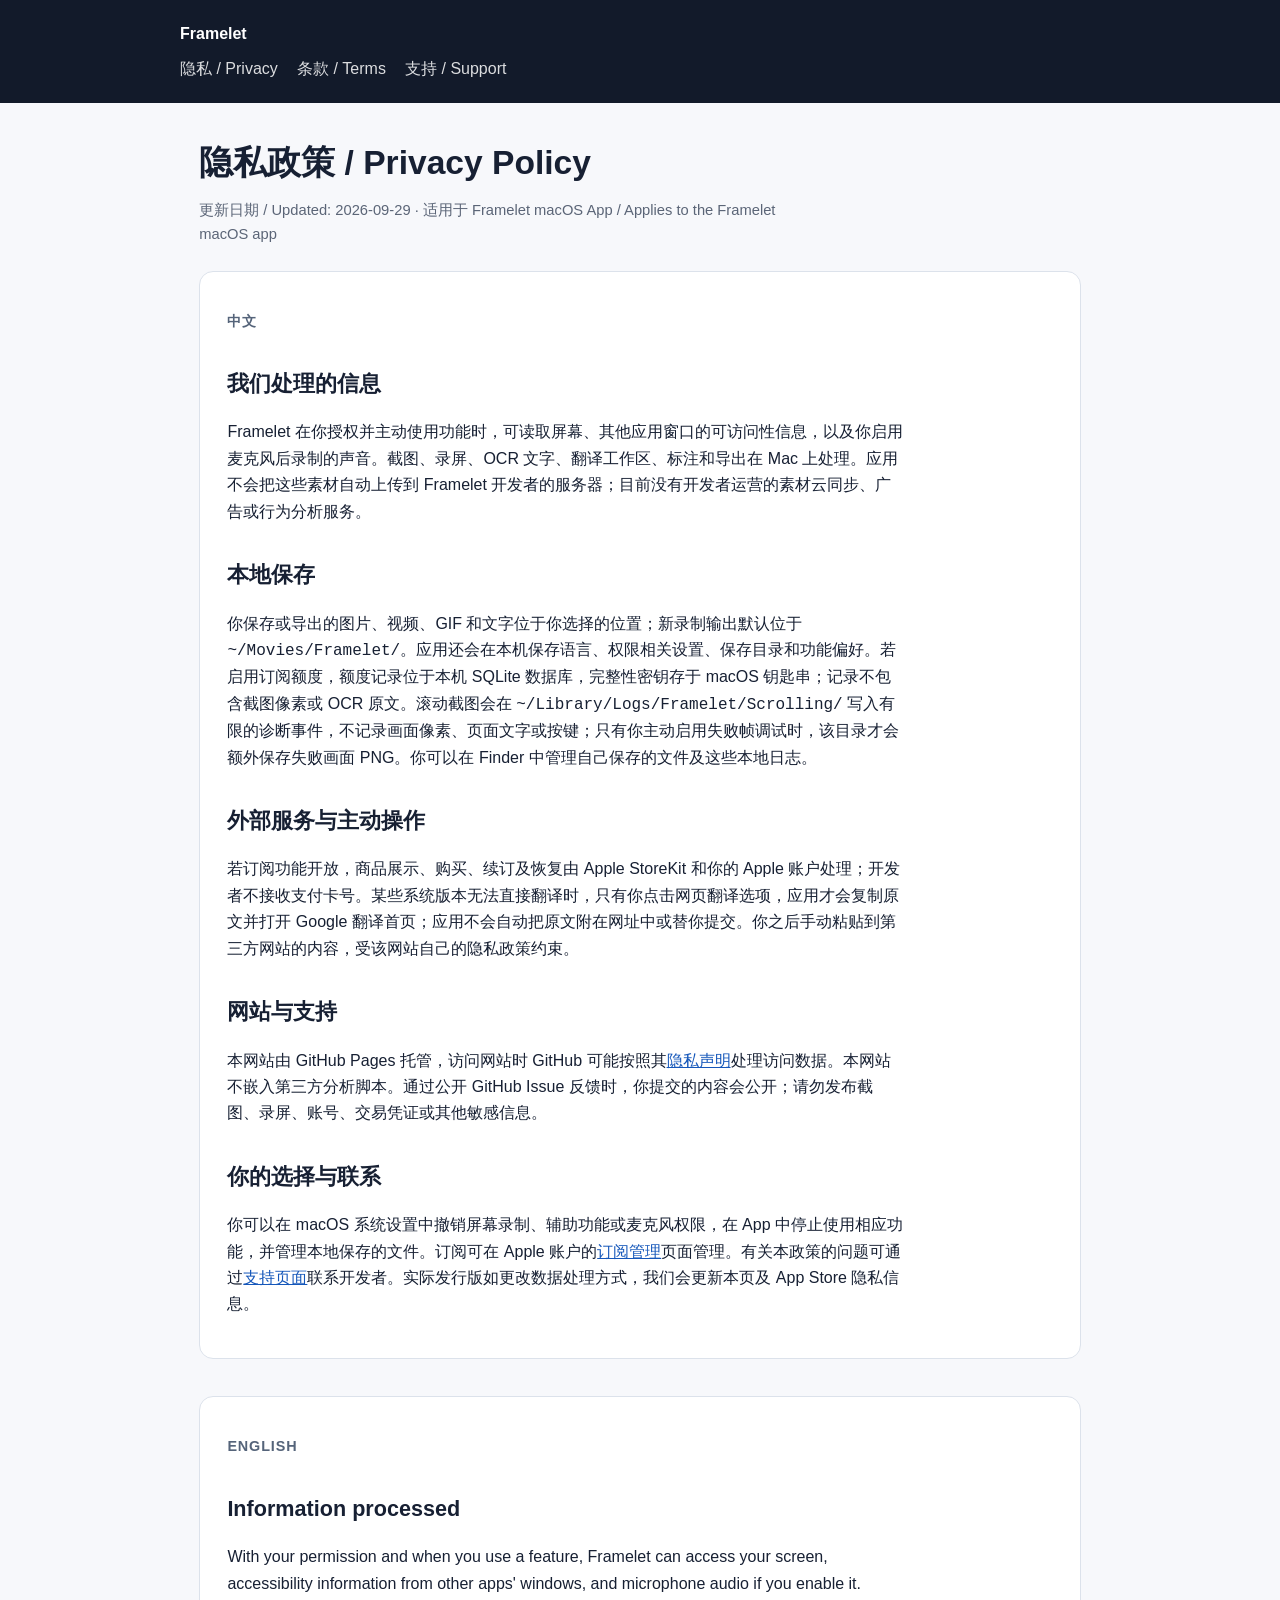
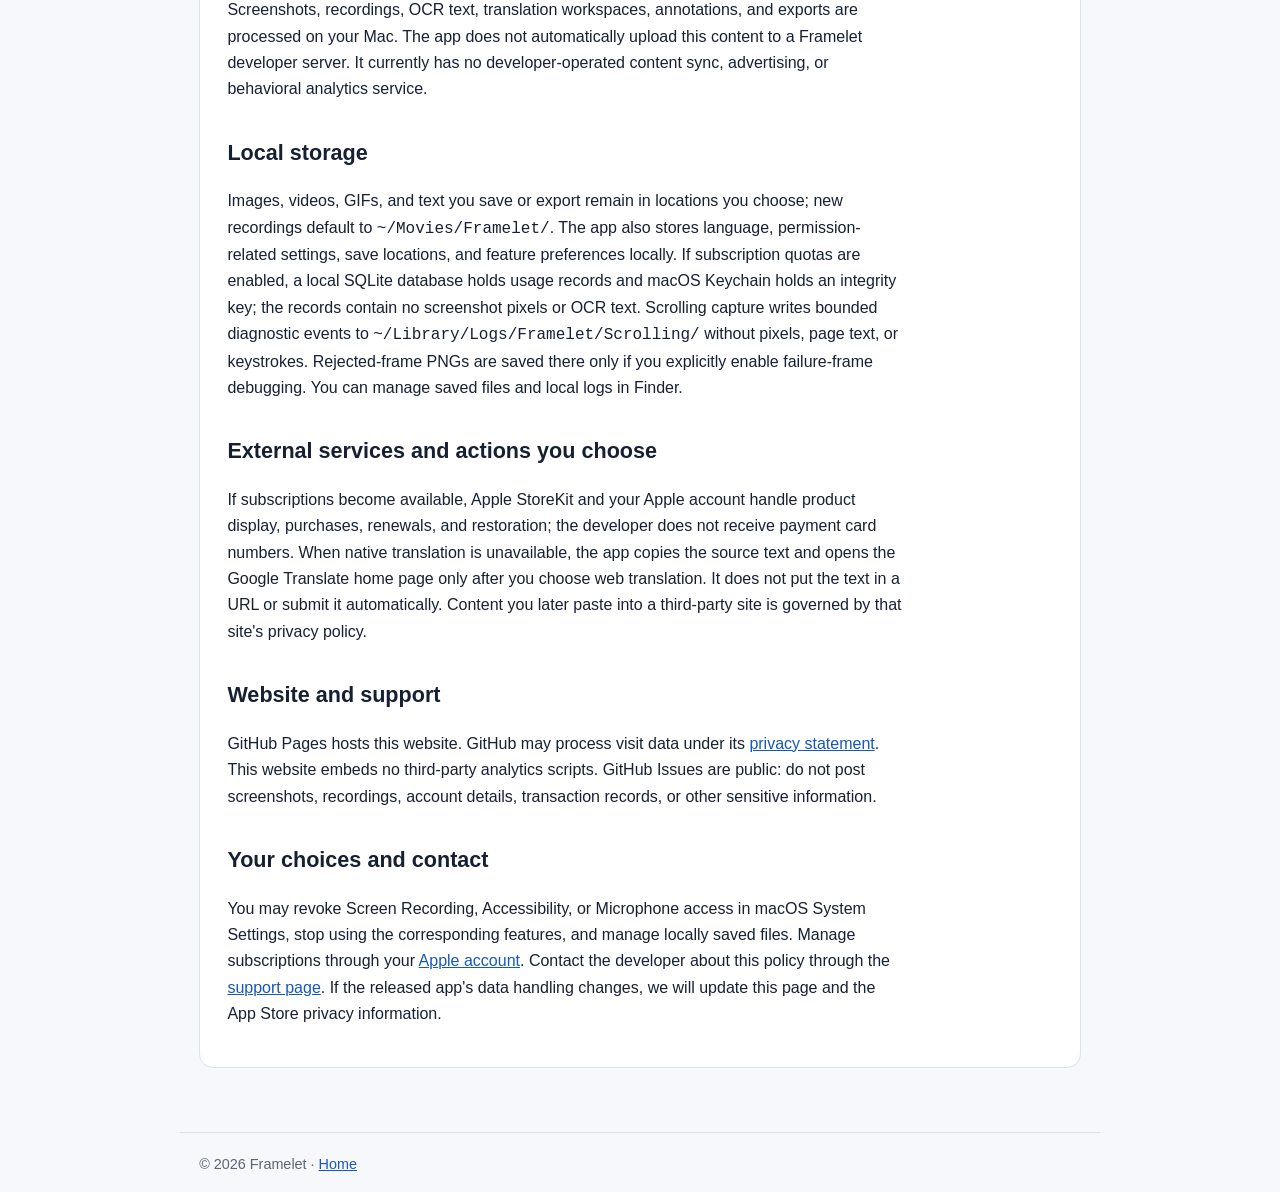
==== privacy.html @ 6f987c16 "Publish Framelet privacy, terms and support site" ====
<!doctype html><html lang="zh-Hans"><head><meta charset="utf-8"><meta name="viewport" content="width=device-width,initial-scale=1"><meta name="description" content="Framelet 隐私政策 / Framelet Privacy Policy"><title>隐私政策 / Privacy Policy · Framelet</title><link rel="stylesheet" href="style.css"></head><body><header><strong><a href="./">Framelet</a></strong><nav><a href="privacy.html">隐私 / Privacy</a><a href="terms.html">条款 / Terms</a><a href="support.html">支持 / Support</a></nav></header><main><h1>隐私政策 / Privacy Policy</h1><p class="eyebrow">更新日期 / Updated: 2026-09-29 · 适用于 Framelet macOS App / Applies to the Framelet macOS app</p><section><p class="lang">中文</p><h2>我们处理的信息</h2><p>Framelet 在你授权并主动使用功能时，可读取屏幕、其他应用窗口的可访问性信息，以及你启用麦克风后录制的声音。截图、录屏、OCR 文字、翻译工作区、标注和导出在 Mac 上处理。应用不会把这些素材自动上传到 Framelet 开发者的服务器；目前没有开发者运营的素材云同步、广告或行为分析服务。</p><h2>本地保存</h2><p>你保存或导出的图片、视频、GIF 和文字位于你选择的位置；新录制输出默认位于 <code>~/Movies/Framelet/</code>。应用还会在本机保存语言、权限相关设置、保存目录和功能偏好。若启用订阅额度，额度记录位于本机 SQLite 数据库，完整性密钥存于 macOS 钥匙串；记录不包含截图像素或 OCR 原文。滚动截图会在 <code>~/Library/Logs/Framelet/Scrolling/</code> 写入有限的诊断事件，不记录画面像素、页面文字或按键；只有你主动启用失败帧调试时，该目录才会额外保存失败画面 PNG。你可以在 Finder 中管理自己保存的文件及这些本地日志。</p><h2>外部服务与主动操作</h2><p>若订阅功能开放，商品展示、购买、续订及恢复由 Apple StoreKit 和你的 Apple 账户处理；开发者不接收支付卡号。某些系统版本无法直接翻译时，只有你点击网页翻译选项，应用才会复制原文并打开 Google 翻译首页；应用不会自动把原文附在网址中或替你提交。你之后手动粘贴到第三方网站的内容，受该网站自己的隐私政策约束。</p><h2>网站与支持</h2><p>本网站由 GitHub Pages 托管，访问网站时 GitHub 可能按照其<a href="https://docs.github.com/en/site-policy/privacy-policies/github-general-privacy-statement">隐私声明</a>处理访问数据。本网站不嵌入第三方分析脚本。通过公开 GitHub Issue 反馈时，你提交的内容会公开；请勿发布截图、录屏、账号、交易凭证或其他敏感信息。</p><h2>你的选择与联系</h2><p>你可以在 macOS 系统设置中撤销屏幕录制、辅助功能或麦克风权限，在 App 中停止使用相应功能，并管理本地保存的文件。订阅可在 Apple 账户的<a href="https://apps.apple.com/account/subscriptions">订阅管理</a>页面管理。有关本政策的问题可通过<a href="support.html">支持页面</a>联系开发者。实际发行版如更改数据处理方式，我们会更新本页及 App Store 隐私信息。</p></section><section id="english" lang="en"><p class="lang">English</p><h2>Information processed</h2><p>With your permission and when you use a feature, Framelet can access your screen, accessibility information from other apps' windows, and microphone audio if you enable it. Screenshots, recordings, OCR text, translation workspaces, annotations, and exports are processed on your Mac. The app does not automatically upload this content to a Framelet developer server. It currently has no developer-operated content sync, advertising, or behavioral analytics service.</p><h2>Local storage</h2><p>Images, videos, GIFs, and text you save or export remain in locations you choose; new recordings default to <code>~/Movies/Framelet/</code>. The app also stores language, permission-related settings, save locations, and feature preferences locally. If subscription quotas are enabled, a local SQLite database holds usage records and macOS Keychain holds an integrity key; the records contain no screenshot pixels or OCR text. Scrolling capture writes bounded diagnostic events to <code>~/Library/Logs/Framelet/Scrolling/</code> without pixels, page text, or keystrokes. Rejected-frame PNGs are saved there only if you explicitly enable failure-frame debugging. You can manage saved files and local logs in Finder.</p><h2>External services and actions you choose</h2><p>If subscriptions become available, Apple StoreKit and your Apple account handle product display, purchases, renewals, and restoration; the developer does not receive payment card numbers. When native translation is unavailable, the app copies the source text and opens the Google Translate home page only after you choose web translation. It does not put the text in a URL or submit it automatically. Content you later paste into a third-party site is governed by that site's privacy policy.</p><h2>Website and support</h2><p>GitHub Pages hosts this website. GitHub may process visit data under its <a href="https://docs.github.com/en/site-policy/privacy-policies/github-general-privacy-statement">privacy statement</a>. This website embeds no third-party analytics scripts. GitHub Issues are public: do not post screenshots, recordings, account details, transaction records, or other sensitive information.</p><h2>Your choices and contact</h2><p>You may revoke Screen Recording, Accessibility, or Microphone access in macOS System Settings, stop using the corresponding features, and manage locally saved files. Manage subscriptions through your <a href="https://apps.apple.com/account/subscriptions">Apple account</a>. Contact the developer about this policy through the <a href="support.html#english">support page</a>. If the released app's data handling changes, we will update this page and the App Store privacy information.</p></section></main><footer>© 2026 Framelet · <a href="./">Home</a></footer></body></html>
---- style.css ----
:root{color-scheme:light dark;font:16px/1.65 -apple-system,BlinkMacSystemFont,"Segoe UI",sans-serif;background:#f7f8fb;color:#172033}*{box-sizing:border-box}body{margin:0}header{background:#121a2a;color:#fff;padding:1.3rem max(1.2rem,calc((100vw - 920px)/2))}header a{color:#fff;text-decoration:none}nav{display:flex;gap:1.2rem;flex-wrap:wrap;margin-top:.55rem}nav a{opacity:.85}nav a:hover{opacity:1;text-decoration:underline}main{max-width:920px;margin:0 auto;padding:2.5rem 1.2rem 4rem}h1{font-size:2.1rem;line-height:1.2;margin:0 0 .4rem}h2{font-size:1.35rem;margin-top:2rem}p,li{max-width:76ch}a{color:#1557ba}section{background:#fff;border:1px solid #dce2eb;border-radius:14px;padding:1.5rem 1.7rem;margin-top:1.5rem}section+section{margin-top:2.3rem}.eyebrow{color:#5b6577;font-size:.92rem}.notice{border-left:4px solid #3581ee;padding:.7rem 1rem;background:#eaf2ff;border-radius:4px}.lang{font-size:.9rem;font-weight:700;letter-spacing:.06em;text-transform:uppercase;color:#55647a}footer{border-top:1px solid #dce2eb;max-width:920px;margin:0 auto;padding:1.2rem;color:#5b6577;font-size:.9rem}@media(prefers-color-scheme:dark){:root{background:#0c1220;color:#e8edf5}section{background:#161f30;border-color:#354054}.eyebrow,footer,.lang{color:#aebbd0}.notice{background:#122849}a{color:#82b4ff}footer{border-color:#354054}}@media(max-width:550px){section{padding:1.1rem}main{padding-top:1.8rem}}
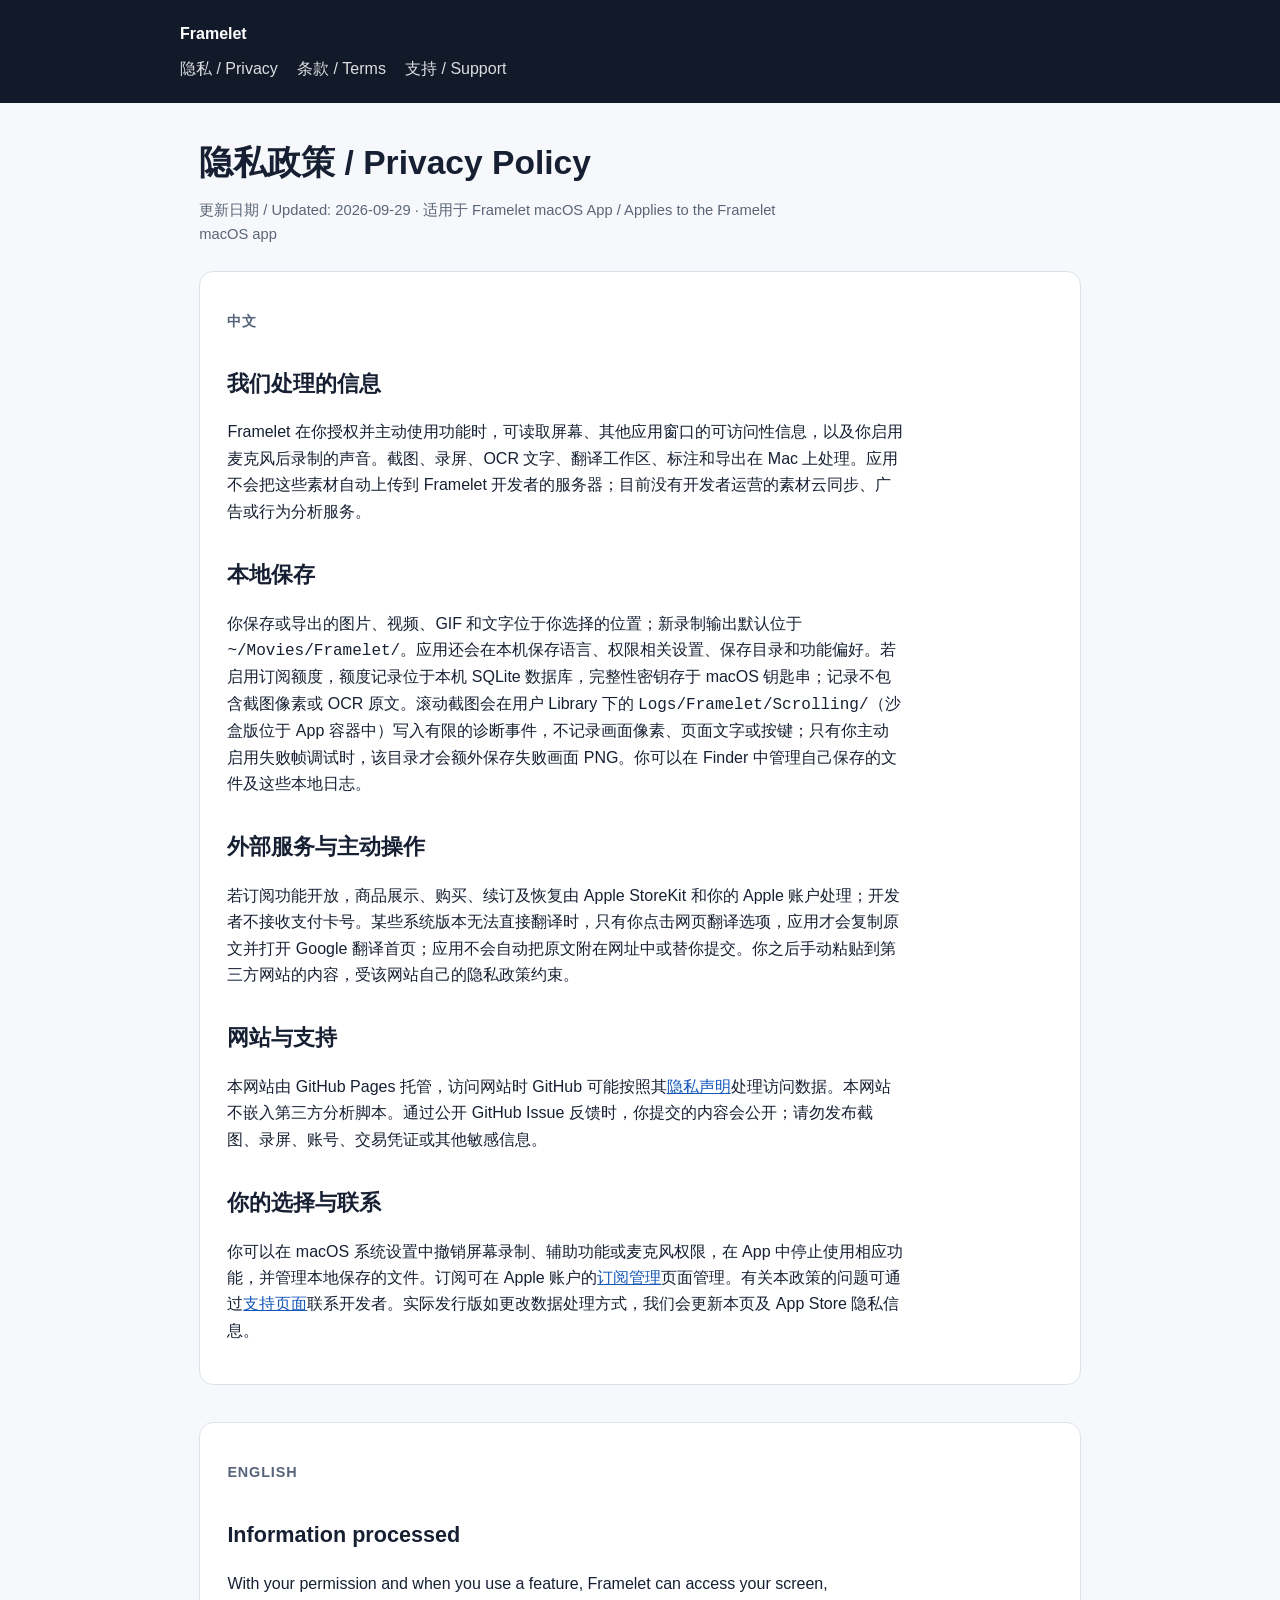
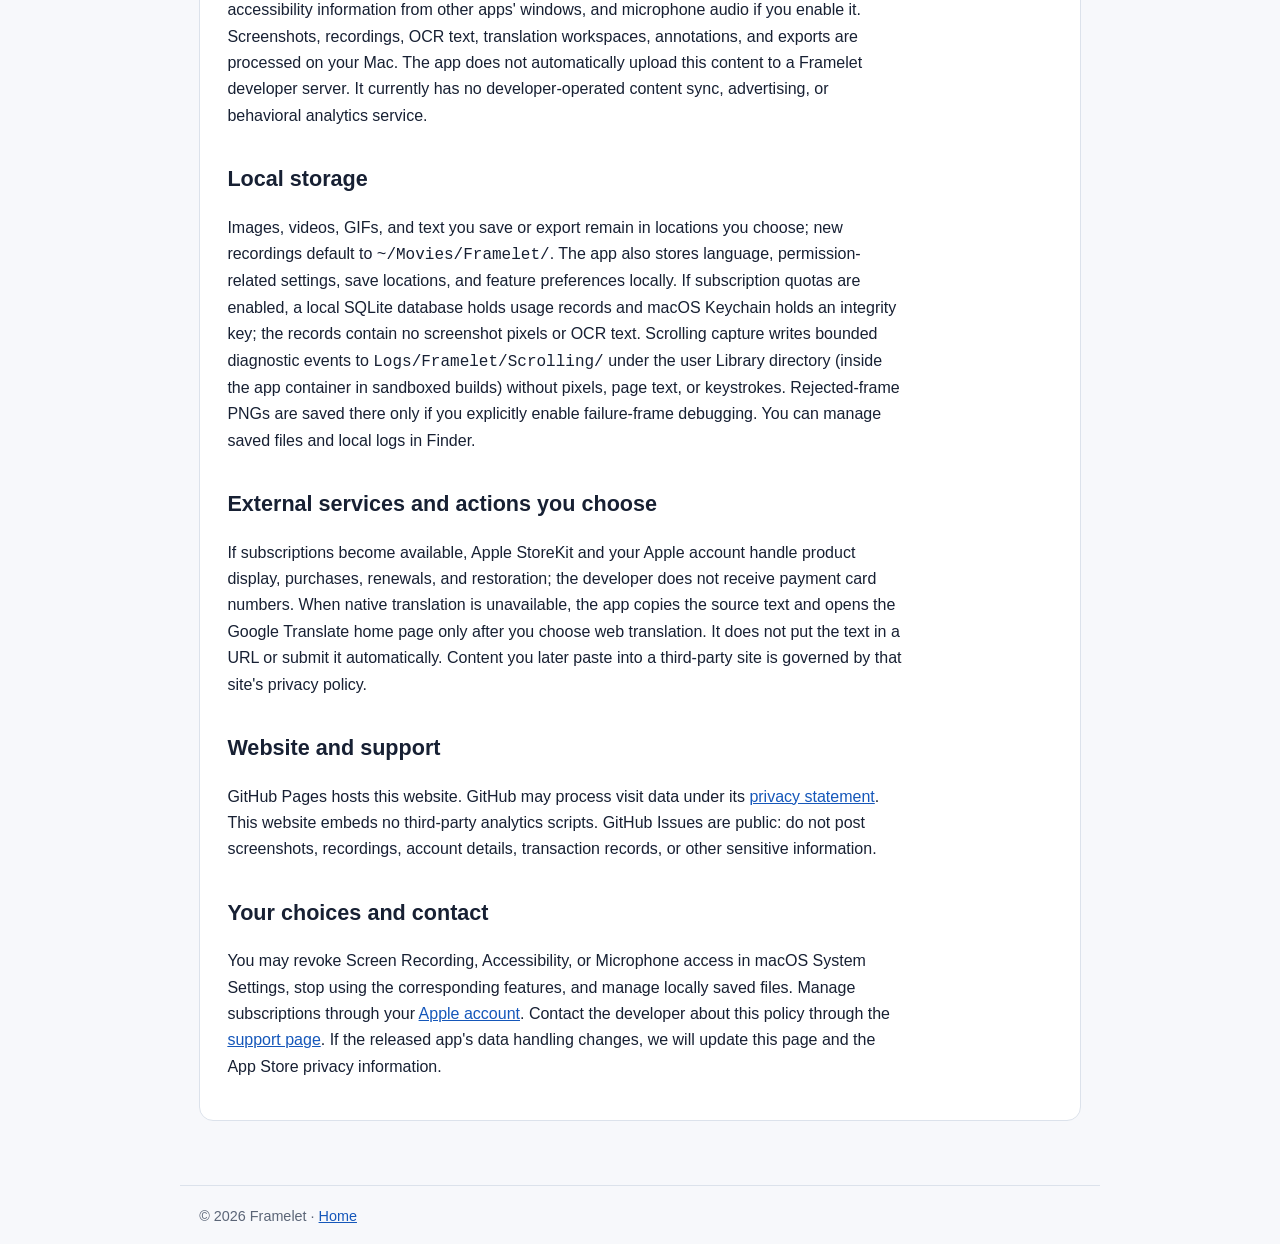
==== commit 2764f577: "Clarify sandboxed diagnostic log location" ====
--- a/privacy.html
+++ b/privacy.html
@@ -1 +1 @@
-<!doctype html><html lang="zh-Hans"><head><meta charset="utf-8"><meta name="viewport" content="width=device-width,initial-scale=1"><meta name="description" content="Framelet 隐私政策 / Framelet Privacy Policy"><title>隐私政策 / Privacy Policy · Framelet</title><link rel="stylesheet" href="style.css"></head><body><header><strong><a href="./">Framelet</a></strong><nav><a href="privacy.html">隐私 / Privacy</a><a href="terms.html">条款 / Terms</a><a href="support.html">支持 / Support</a></nav></header><main><h1>隐私政策 / Privacy Policy</h1><p class="eyebrow">更新日期 / Updated: 2026-09-29 · 适用于 Framelet macOS App / Applies to the Framelet macOS app</p><section><p class="lang">中文</p><h2>我们处理的信息</h2><p>Framelet 在你授权并主动使用功能时，可读取屏幕、其他应用窗口的可访问性信息，以及你启用麦克风后录制的声音。截图、录屏、OCR 文字、翻译工作区、标注和导出在 Mac 上处理。应用不会把这些素材自动上传到 Framelet 开发者的服务器；目前没有开发者运营的素材云同步、广告或行为分析服务。</p><h2>本地保存</h2><p>你保存或导出的图片、视频、GIF 和文字位于你选择的位置；新录制输出默认位于 <code>~/Movies/Framelet/</code>。应用还会在本机保存语言、权限相关设置、保存目录和功能偏好。若启用订阅额度，额度记录位于本机 SQLite 数据库，完整性密钥存于 macOS 钥匙串；记录不包含截图像素或 OCR 原文。滚动截图会在 <code>~/Library/Logs/Framelet/Scrolling/</code> 写入有限的诊断事件，不记录画面像素、页面文字或按键；只有你主动启用失败帧调试时，该目录才会额外保存失败画面 PNG。你可以在 Finder 中管理自己保存的文件及这些本地日志。</p><h2>外部服务与主动操作</h2><p>若订阅功能开放，商品展示、购买、续订及恢复由 Apple StoreKit 和你的 Apple 账户处理；开发者不接收支付卡号。某些系统版本无法直接翻译时，只有你点击网页翻译选项，应用才会复制原文并打开 Google 翻译首页；应用不会自动把原文附在网址中或替你提交。你之后手动粘贴到第三方网站的内容，受该网站自己的隐私政策约束。</p><h2>网站与支持</h2><p>本网站由 GitHub Pages 托管，访问网站时 GitHub 可能按照其<a href="https://docs.github.com/en/site-policy/privacy-policies/github-general-privacy-statement">隐私声明</a>处理访问数据。本网站不嵌入第三方分析脚本。通过公开 GitHub Issue 反馈时，你提交的内容会公开；请勿发布截图、录屏、账号、交易凭证或其他敏感信息。</p><h2>你的选择与联系</h2><p>你可以在 macOS 系统设置中撤销屏幕录制、辅助功能或麦克风权限，在 App 中停止使用相应功能，并管理本地保存的文件。订阅可在 Apple 账户的<a href="https://apps.apple.com/account/subscriptions">订阅管理</a>页面管理。有关本政策的问题可通过<a href="support.html">支持页面</a>联系开发者。实际发行版如更改数据处理方式，我们会更新本页及 App Store 隐私信息。</p></section><section id="english" lang="en"><p class="lang">English</p><h2>Information processed</h2><p>With your permission and when you use a feature, Framelet can access your screen, accessibility information from other apps' windows, and microphone audio if you enable it. Screenshots, recordings, OCR text, translation workspaces, annotations, and exports are processed on your Mac. The app does not automatically upload this content to a Framelet developer server. It currently has no developer-operated content sync, advertising, or behavioral analytics service.</p><h2>Local storage</h2><p>Images, videos, GIFs, and text you save or export remain in locations you choose; new recordings default to <code>~/Movies/Framelet/</code>. The app also stores language, permission-related settings, save locations, and feature preferences locally. If subscription quotas are enabled, a local SQLite database holds usage records and macOS Keychain holds an integrity key; the records contain no screenshot pixels or OCR text. Scrolling capture writes bounded diagnostic events to <code>~/Library/Logs/Framelet/Scrolling/</code> without pixels, page text, or keystrokes. Rejected-frame PNGs are saved there only if you explicitly enable failure-frame debugging. You can manage saved files and local logs in Finder.</p><h2>External services and actions you choose</h2><p>If subscriptions become available, Apple StoreKit and your Apple account handle product display, purchases, renewals, and restoration; the developer does not receive payment card numbers. When native translation is unavailable, the app copies the source text and opens the Google Translate home page only after you choose web translation. It does not put the text in a URL or submit it automatically. Content you later paste into a third-party site is governed by that site's privacy policy.</p><h2>Website and support</h2><p>GitHub Pages hosts this website. GitHub may process visit data under its <a href="https://docs.github.com/en/site-policy/privacy-policies/github-general-privacy-statement">privacy statement</a>. This website embeds no third-party analytics scripts. GitHub Issues are public: do not post screenshots, recordings, account details, transaction records, or other sensitive information.</p><h2>Your choices and contact</h2><p>You may revoke Screen Recording, Accessibility, or Microphone access in macOS System Settings, stop using the corresponding features, and manage locally saved files. Manage subscriptions through your <a href="https://apps.apple.com/account/subscriptions">Apple account</a>. Contact the developer about this policy through the <a href="support.html#english">support page</a>. If the released app's data handling changes, we will update this page and the App Store privacy information.</p></section></main><footer>© 2026 Framelet · <a href="./">Home</a></footer></body></html>
+<!doctype html><html lang="zh-Hans"><head><meta charset="utf-8"><meta name="viewport" content="width=device-width,initial-scale=1"><meta name="description" content="Framelet 隐私政策 / Framelet Privacy Policy"><title>隐私政策 / Privacy Policy · Framelet</title><link rel="stylesheet" href="style.css"></head><body><header><strong><a href="./">Framelet</a></strong><nav><a href="privacy.html">隐私 / Privacy</a><a href="terms.html">条款 / Terms</a><a href="support.html">支持 / Support</a></nav></header><main><h1>隐私政策 / Privacy Policy</h1><p class="eyebrow">更新日期 / Updated: 2026-09-29 · 适用于 Framelet macOS App / Applies to the Framelet macOS app</p><section><p class="lang">中文</p><h2>我们处理的信息</h2><p>Framelet 在你授权并主动使用功能时，可读取屏幕、其他应用窗口的可访问性信息，以及你启用麦克风后录制的声音。截图、录屏、OCR 文字、翻译工作区、标注和导出在 Mac 上处理。应用不会把这些素材自动上传到 Framelet 开发者的服务器；目前没有开发者运营的素材云同步、广告或行为分析服务。</p><h2>本地保存</h2><p>你保存或导出的图片、视频、GIF 和文字位于你选择的位置；新录制输出默认位于 <code>~/Movies/Framelet/</code>。应用还会在本机保存语言、权限相关设置、保存目录和功能偏好。若启用订阅额度，额度记录位于本机 SQLite 数据库，完整性密钥存于 macOS 钥匙串；记录不包含截图像素或 OCR 原文。滚动截图会在用户 Library 下的 <code>Logs/Framelet/Scrolling/</code>（沙盒版位于 App 容器中）写入有限的诊断事件，不记录画面像素、页面文字或按键；只有你主动启用失败帧调试时，该目录才会额外保存失败画面 PNG。你可以在 Finder 中管理自己保存的文件及这些本地日志。</p><h2>外部服务与主动操作</h2><p>若订阅功能开放，商品展示、购买、续订及恢复由 Apple StoreKit 和你的 Apple 账户处理；开发者不接收支付卡号。某些系统版本无法直接翻译时，只有你点击网页翻译选项，应用才会复制原文并打开 Google 翻译首页；应用不会自动把原文附在网址中或替你提交。你之后手动粘贴到第三方网站的内容，受该网站自己的隐私政策约束。</p><h2>网站与支持</h2><p>本网站由 GitHub Pages 托管，访问网站时 GitHub 可能按照其<a href="https://docs.github.com/en/site-policy/privacy-policies/github-general-privacy-statement">隐私声明</a>处理访问数据。本网站不嵌入第三方分析脚本。通过公开 GitHub Issue 反馈时，你提交的内容会公开；请勿发布截图、录屏、账号、交易凭证或其他敏感信息。</p><h2>你的选择与联系</h2><p>你可以在 macOS 系统设置中撤销屏幕录制、辅助功能或麦克风权限，在 App 中停止使用相应功能，并管理本地保存的文件。订阅可在 Apple 账户的<a href="https://apps.apple.com/account/subscriptions">订阅管理</a>页面管理。有关本政策的问题可通过<a href="support.html">支持页面</a>联系开发者。实际发行版如更改数据处理方式，我们会更新本页及 App Store 隐私信息。</p></section><section id="english" lang="en"><p class="lang">English</p><h2>Information processed</h2><p>With your permission and when you use a feature, Framelet can access your screen, accessibility information from other apps' windows, and microphone audio if you enable it. Screenshots, recordings, OCR text, translation workspaces, annotations, and exports are processed on your Mac. The app does not automatically upload this content to a Framelet developer server. It currently has no developer-operated content sync, advertising, or behavioral analytics service.</p><h2>Local storage</h2><p>Images, videos, GIFs, and text you save or export remain in locations you choose; new recordings default to <code>~/Movies/Framelet/</code>. The app also stores language, permission-related settings, save locations, and feature preferences locally. If subscription quotas are enabled, a local SQLite database holds usage records and macOS Keychain holds an integrity key; the records contain no screenshot pixels or OCR text. Scrolling capture writes bounded diagnostic events to <code>Logs/Framelet/Scrolling/</code> under the user Library directory (inside the app container in sandboxed builds) without pixels, page text, or keystrokes. Rejected-frame PNGs are saved there only if you explicitly enable failure-frame debugging. You can manage saved files and local logs in Finder.</p><h2>External services and actions you choose</h2><p>If subscriptions become available, Apple StoreKit and your Apple account handle product display, purchases, renewals, and restoration; the developer does not receive payment card numbers. When native translation is unavailable, the app copies the source text and opens the Google Translate home page only after you choose web translation. It does not put the text in a URL or submit it automatically. Content you later paste into a third-party site is governed by that site's privacy policy.</p><h2>Website and support</h2><p>GitHub Pages hosts this website. GitHub may process visit data under its <a href="https://docs.github.com/en/site-policy/privacy-policies/github-general-privacy-statement">privacy statement</a>. This website embeds no third-party analytics scripts. GitHub Issues are public: do not post screenshots, recordings, account details, transaction records, or other sensitive information.</p><h2>Your choices and contact</h2><p>You may revoke Screen Recording, Accessibility, or Microphone access in macOS System Settings, stop using the corresponding features, and manage locally saved files. Manage subscriptions through your <a href="https://apps.apple.com/account/subscriptions">Apple account</a>. Contact the developer about this policy through the <a href="support.html#english">support page</a>. If the released app's data handling changes, we will update this page and the App Store privacy information.</p></section></main><footer>© 2026 Framelet · <a href="./">Home</a></footer></body></html>
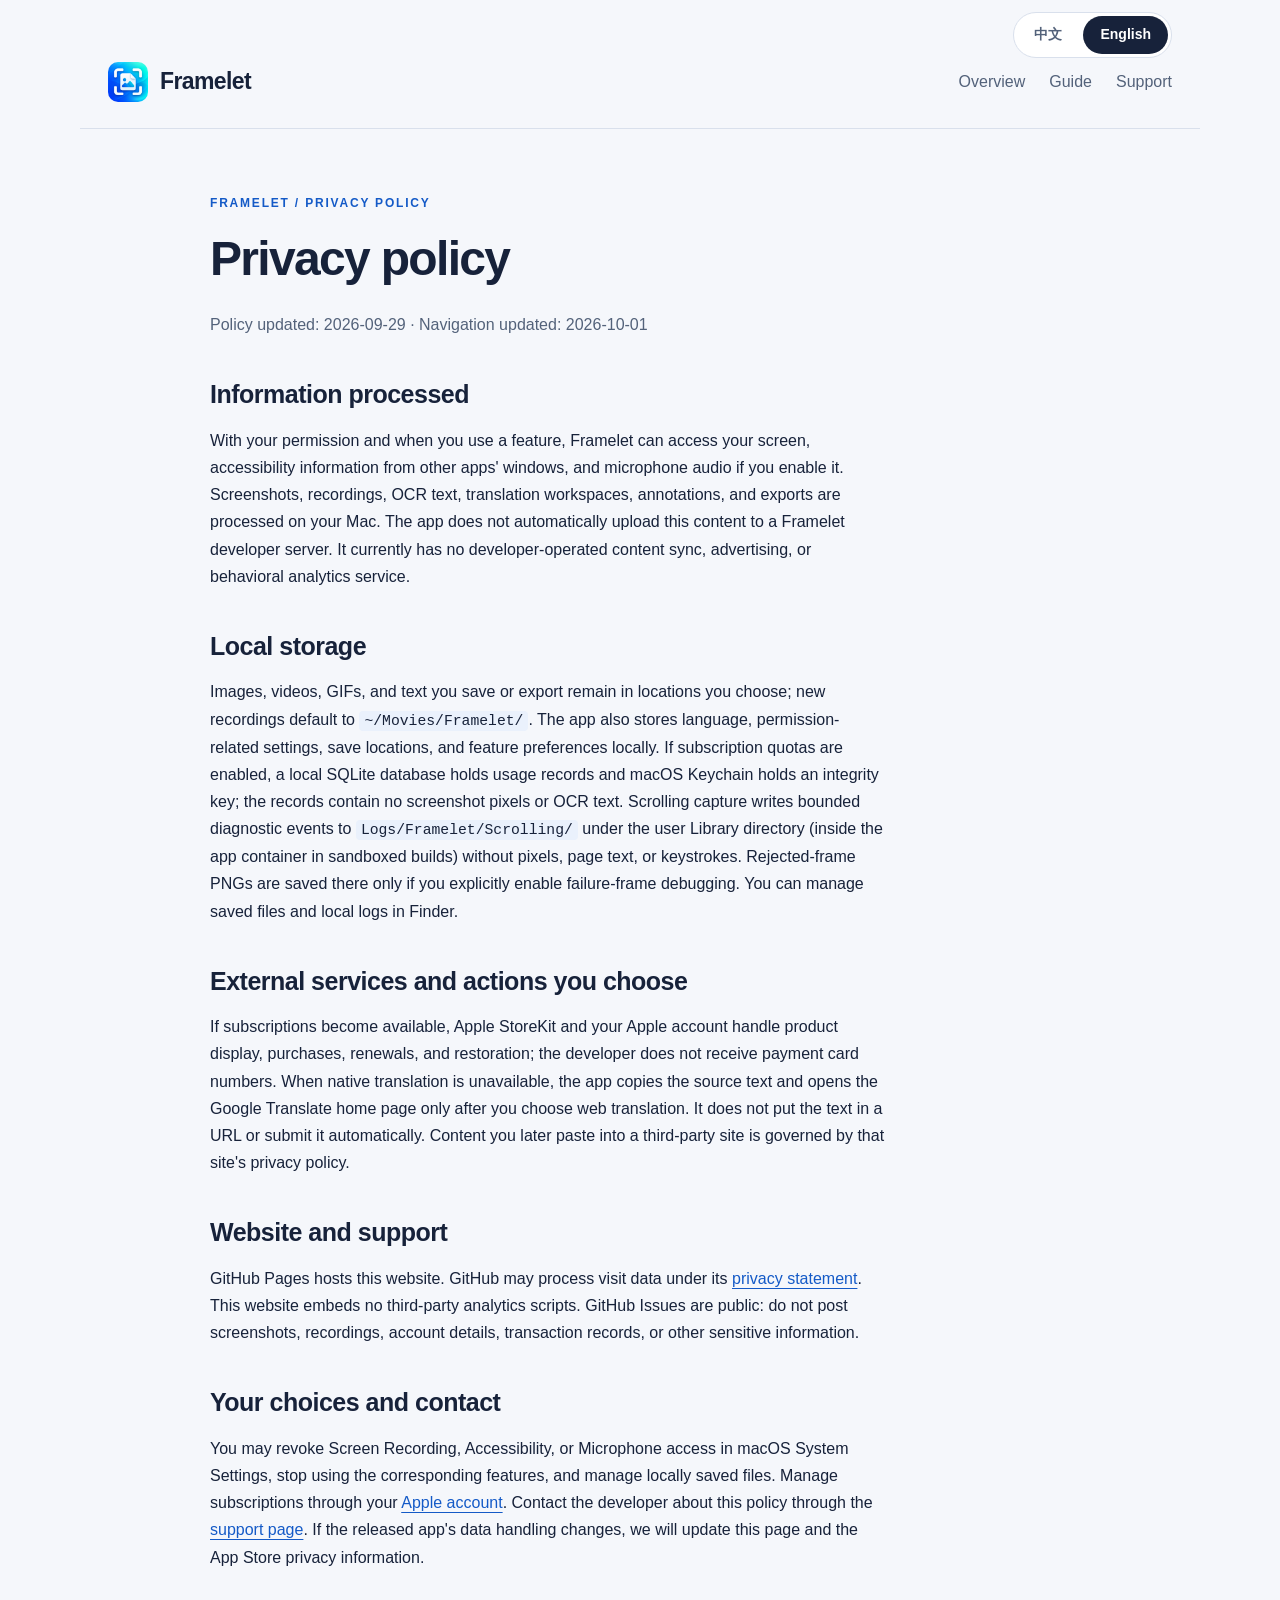
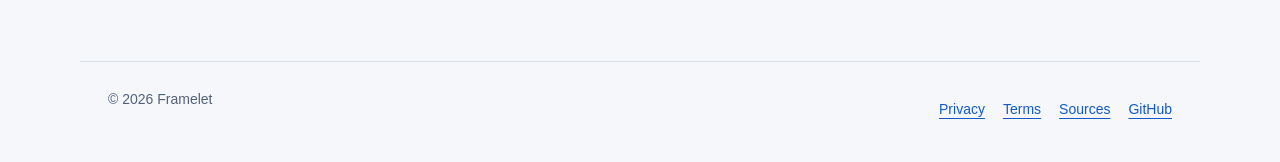
==== commit e7ed616d: "Complete bilingual product website, guide and support" ====
--- a/privacy.html
+++ b/privacy.html
@@ -1 +1,98 @@
-<!doctype html><html lang="zh-Hans"><head><meta charset="utf-8"><meta name="viewport" content="width=device-width,initial-scale=1"><meta name="description" content="Framelet 隐私政策 / Framelet Privacy Policy"><title>隐私政策 / Privacy Policy · Framelet</title><link rel="stylesheet" href="style.css"></head><body><header><strong><a href="./">Framelet</a></strong><nav><a href="privacy.html">隐私 / Privacy</a><a href="terms.html">条款 / Terms</a><a href="support.html">支持 / Support</a></nav></header><main><h1>隐私政策 / Privacy Policy</h1><p class="eyebrow">更新日期 / Updated: 2026-09-29 · 适用于 Framelet macOS App / Applies to the Framelet macOS app</p><section><p class="lang">中文</p><h2>我们处理的信息</h2><p>Framelet 在你授权并主动使用功能时，可读取屏幕、其他应用窗口的可访问性信息，以及你启用麦克风后录制的声音。截图、录屏、OCR 文字、翻译工作区、标注和导出在 Mac 上处理。应用不会把这些素材自动上传到 Framelet 开发者的服务器；目前没有开发者运营的素材云同步、广告或行为分析服务。</p><h2>本地保存</h2><p>你保存或导出的图片、视频、GIF 和文字位于你选择的位置；新录制输出默认位于 <code>~/Movies/Framelet/</code>。应用还会在本机保存语言、权限相关设置、保存目录和功能偏好。若启用订阅额度，额度记录位于本机 SQLite 数据库，完整性密钥存于 macOS 钥匙串；记录不包含截图像素或 OCR 原文。滚动截图会在用户 Library 下的 <code>Logs/Framelet/Scrolling/</code>（沙盒版位于 App 容器中）写入有限的诊断事件，不记录画面像素、页面文字或按键；只有你主动启用失败帧调试时，该目录才会额外保存失败画面 PNG。你可以在 Finder 中管理自己保存的文件及这些本地日志。</p><h2>外部服务与主动操作</h2><p>若订阅功能开放，商品展示、购买、续订及恢复由 Apple StoreKit 和你的 Apple 账户处理；开发者不接收支付卡号。某些系统版本无法直接翻译时，只有你点击网页翻译选项，应用才会复制原文并打开 Google 翻译首页；应用不会自动把原文附在网址中或替你提交。你之后手动粘贴到第三方网站的内容，受该网站自己的隐私政策约束。</p><h2>网站与支持</h2><p>本网站由 GitHub Pages 托管，访问网站时 GitHub 可能按照其<a href="https://docs.github.com/en/site-policy/privacy-policies/github-general-privacy-statement">隐私声明</a>处理访问数据。本网站不嵌入第三方分析脚本。通过公开 GitHub Issue 反馈时，你提交的内容会公开；请勿发布截图、录屏、账号、交易凭证或其他敏感信息。</p><h2>你的选择与联系</h2><p>你可以在 macOS 系统设置中撤销屏幕录制、辅助功能或麦克风权限，在 App 中停止使用相应功能，并管理本地保存的文件。订阅可在 Apple 账户的<a href="https://apps.apple.com/account/subscriptions">订阅管理</a>页面管理。有关本政策的问题可通过<a href="support.html">支持页面</a>联系开发者。实际发行版如更改数据处理方式，我们会更新本页及 App Store 隐私信息。</p></section><section id="english" lang="en"><p class="lang">English</p><h2>Information processed</h2><p>With your permission and when you use a feature, Framelet can access your screen, accessibility information from other apps' windows, and microphone audio if you enable it. Screenshots, recordings, OCR text, translation workspaces, annotations, and exports are processed on your Mac. The app does not automatically upload this content to a Framelet developer server. It currently has no developer-operated content sync, advertising, or behavioral analytics service.</p><h2>Local storage</h2><p>Images, videos, GIFs, and text you save or export remain in locations you choose; new recordings default to <code>~/Movies/Framelet/</code>. The app also stores language, permission-related settings, save locations, and feature preferences locally. If subscription quotas are enabled, a local SQLite database holds usage records and macOS Keychain holds an integrity key; the records contain no screenshot pixels or OCR text. Scrolling capture writes bounded diagnostic events to <code>Logs/Framelet/Scrolling/</code> under the user Library directory (inside the app container in sandboxed builds) without pixels, page text, or keystrokes. Rejected-frame PNGs are saved there only if you explicitly enable failure-frame debugging. You can manage saved files and local logs in Finder.</p><h2>External services and actions you choose</h2><p>If subscriptions become available, Apple StoreKit and your Apple account handle product display, purchases, renewals, and restoration; the developer does not receive payment card numbers. When native translation is unavailable, the app copies the source text and opens the Google Translate home page only after you choose web translation. It does not put the text in a URL or submit it automatically. Content you later paste into a third-party site is governed by that site's privacy policy.</p><h2>Website and support</h2><p>GitHub Pages hosts this website. GitHub may process visit data under its <a href="https://docs.github.com/en/site-policy/privacy-policies/github-general-privacy-statement">privacy statement</a>. This website embeds no third-party analytics scripts. GitHub Issues are public: do not post screenshots, recordings, account details, transaction records, or other sensitive information.</p><h2>Your choices and contact</h2><p>You may revoke Screen Recording, Accessibility, or Microphone access in macOS System Settings, stop using the corresponding features, and manage locally saved files. Manage subscriptions through your <a href="https://apps.apple.com/account/subscriptions">Apple account</a>. Contact the developer about this policy through the <a href="support.html#english">support page</a>. If the released app's data handling changes, we will update this page and the App Store privacy information.</p></section></main><footer>© 2026 Framelet · <a href="./">Home</a></footer></body></html>
+<!doctype html>
+<html lang="zh-Hans" data-title-zh="隐私政策 · Framelet" data-title-en="Privacy policy · Framelet" data-description-zh="隐私政策 · Framelet" data-description-en="Privacy policy · Framelet">
+<head>
+<meta charset="utf-8">
+<meta name="viewport" content="width=device-width,initial-scale=1">
+<meta name="description" content="隐私政策 · Framelet">
+<title>隐私政策 · Framelet</title>
+<link rel="icon" href="assets/icon.png">
+<link rel="stylesheet" href="style.css?v=3">
+<script src="language.js?v=3" defer>
+</script>
+</head>
+<body>
+<div class="language-switch" role="group" aria-label="网站语言">
+<button type="button" data-lang="zh" aria-pressed="true">中文</button>
+<button type="button" data-lang="en" aria-pressed="false">English</button>
+</div>
+<noscript>
+<p class="noscript">中文与 English 均在下方。Both languages are shown below when JavaScript is off.</p>
+</noscript>
+<div id="chinese" data-language="zh" lang="zh-Hans">
+<a class="skip" href="#main-zh">跳到正文</a>
+<header>
+<a class="brand" href="index.html?lang=zh">
+<img src="assets/icon.png" width="40" height="40" alt="">Framelet</a>
+<nav aria-label="主导航">
+<a href="index.html?lang=zh">概览</a>
+<a href="guide.html?lang=zh">使用指南</a>
+<a href="support.html?lang=zh">支持</a>
+</nav>
+</header>
+<main id="main-zh">
+<article class="document">
+<p class="eyebrow">FRAMELET / PRIVACY POLICY</p>
+<h1>隐私政策</h1>
+<p class="muted">说明更新：2026-09-29 · 导航更新：2026-10-01</p>
+<h2>我们处理的信息</h2>
+<p>Framelet 在你授权并主动使用功能时，可读取屏幕、其他应用窗口的可访问性信息，以及你启用麦克风后录制的声音。截图、录屏、OCR 文字、翻译工作区、标注和导出在 Mac 上处理。应用不会把这些素材自动上传到 Framelet 开发者的服务器；目前没有开发者运营的素材云同步、广告或行为分析服务。</p>
+<h2>本地保存</h2>
+<p>你保存或导出的图片、视频、GIF 和文字位于你选择的位置；新录制输出默认位于 <code>~/Movies/Framelet/</code>。应用还会在本机保存语言、权限相关设置、保存目录和功能偏好。若启用订阅额度，额度记录位于本机 SQLite 数据库，完整性密钥存于 macOS 钥匙串；记录不包含截图像素或 OCR 原文。滚动截图会在用户 Library 下的 <code>Logs/Framelet/Scrolling/</code>（沙盒版位于 App 容器中）写入有限的诊断事件，不记录画面像素、页面文字或按键；只有你主动启用失败帧调试时，该目录才会额外保存失败画面 PNG。你可以在 Finder 中管理自己保存的文件及这些本地日志。</p>
+<h2>外部服务与主动操作</h2>
+<p>若订阅功能开放，商品展示、购买、续订及恢复由 Apple StoreKit 和你的 Apple 账户处理；开发者不接收支付卡号。某些系统版本无法直接翻译时，只有你点击网页翻译选项，应用才会复制原文并打开 Google 翻译首页；应用不会自动把原文附在网址中或替你提交。你之后手动粘贴到第三方网站的内容，受该网站自己的隐私政策约束。</p>
+<h2>网站与支持</h2>
+<p>本网站由 GitHub Pages 托管，访问网站时 GitHub 可能按照其<a href="https://docs.github.com/en/site-policy/privacy-policies/github-general-privacy-statement">隐私声明</a>处理访问数据。本网站不嵌入第三方分析脚本。通过公开 GitHub Issue 反馈时，你提交的内容会公开；请勿发布截图、录屏、账号、交易凭证或其他敏感信息。</p>
+<h2>你的选择与联系</h2>
+<p>你可以在 macOS 系统设置中撤销屏幕录制、辅助功能或麦克风权限，在 App 中停止使用相应功能，并管理本地保存的文件。订阅可在 Apple 账户的<a href="https://apps.apple.com/account/subscriptions">订阅管理</a>页面管理。有关本政策的问题可通过<a href="support.html?lang=zh">支持页面</a>联系开发者。实际发行版如更改数据处理方式，我们会更新本页及 App Store 隐私信息。</p>
+</article>
+</main>
+<footer>
+<span>© 2026 Framelet</span>
+<nav aria-label="政策与源码">
+<a href="privacy.html?lang=zh">隐私政策</a>
+<a href="terms.html?lang=zh">使用条款</a>
+<a href="third-party-sources.html?lang=zh">第三方源码</a>
+<a href="https://github.com/lingyun000/framelet-site">GitHub</a>
+</nav>
+</footer>
+</div>
+<div id="english" data-language="en" lang="en">
+<a class="skip" href="#main-en">Skip to content</a>
+<header>
+<a class="brand" href="index.html?lang=en">
+<img src="assets/icon.png" width="40" height="40" alt="">Framelet</a>
+<nav aria-label="Main navigation">
+<a href="index.html?lang=en">Overview</a>
+<a href="guide.html?lang=en">Guide</a>
+<a href="support.html?lang=en">Support</a>
+</nav>
+</header>
+<main id="main-en">
+<article class="document">
+<p class="eyebrow">FRAMELET / PRIVACY POLICY</p>
+<h1>Privacy policy</h1>
+<p class="muted">Policy updated: 2026-09-29 · Navigation updated: 2026-10-01</p>
+<h2>Information processed</h2>
+<p>With your permission and when you use a feature, Framelet can access your screen, accessibility information from other apps' windows, and microphone audio if you enable it. Screenshots, recordings, OCR text, translation workspaces, annotations, and exports are processed on your Mac. The app does not automatically upload this content to a Framelet developer server. It currently has no developer-operated content sync, advertising, or behavioral analytics service.</p>
+<h2>Local storage</h2>
+<p>Images, videos, GIFs, and text you save or export remain in locations you choose; new recordings default to <code>~/Movies/Framelet/</code>. The app also stores language, permission-related settings, save locations, and feature preferences locally. If subscription quotas are enabled, a local SQLite database holds usage records and macOS Keychain holds an integrity key; the records contain no screenshot pixels or OCR text. Scrolling capture writes bounded diagnostic events to <code>Logs/Framelet/Scrolling/</code> under the user Library directory (inside the app container in sandboxed builds) without pixels, page text, or keystrokes. Rejected-frame PNGs are saved there only if you explicitly enable failure-frame debugging. You can manage saved files and local logs in Finder.</p>
+<h2>External services and actions you choose</h2>
+<p>If subscriptions become available, Apple StoreKit and your Apple account handle product display, purchases, renewals, and restoration; the developer does not receive payment card numbers. When native translation is unavailable, the app copies the source text and opens the Google Translate home page only after you choose web translation. It does not put the text in a URL or submit it automatically. Content you later paste into a third-party site is governed by that site's privacy policy.</p>
+<h2>Website and support</h2>
+<p>GitHub Pages hosts this website. GitHub may process visit data under its <a href="https://docs.github.com/en/site-policy/privacy-policies/github-general-privacy-statement">privacy statement</a>. This website embeds no third-party analytics scripts. GitHub Issues are public: do not post screenshots, recordings, account details, transaction records, or other sensitive information.</p>
+<h2>Your choices and contact</h2>
+<p>You may revoke Screen Recording, Accessibility, or Microphone access in macOS System Settings, stop using the corresponding features, and manage locally saved files. Manage subscriptions through your <a href="https://apps.apple.com/account/subscriptions">Apple account</a>. Contact the developer about this policy through the <a href="support.html?lang=en">support page</a>. If the released app's data handling changes, we will update this page and the App Store privacy information.</p>
+</article>
+</main>
+<footer>
+<span>© 2026 Framelet</span>
+<nav aria-label="Policies and source">
+<a href="privacy.html?lang=en">Privacy</a>
+<a href="terms.html?lang=en">Terms</a>
+<a href="third-party-sources.html?lang=en">Sources</a>
+<a href="https://github.com/lingyun000/framelet-site">GitHub</a>
+</nav>
+</footer>
+</div>
+</body>
+</html>
--- a/style.css
+++ b/style.css
@@ -1 +1,5 @@
-:root{color-scheme:light dark;font:16px/1.65 -apple-system,BlinkMacSystemFont,"Segoe UI",sans-serif;background:#f7f8fb;color:#172033}*{box-sizing:border-box}body{margin:0}header{background:#121a2a;color:#fff;padding:1.3rem max(1.2rem,calc((100vw - 920px)/2))}header a{color:#fff;text-decoration:none}nav{display:flex;gap:1.2rem;flex-wrap:wrap;margin-top:.55rem}nav a{opacity:.85}nav a:hover{opacity:1;text-decoration:underline}main{max-width:920px;margin:0 auto;padding:2.5rem 1.2rem 4rem}h1{font-size:2.1rem;line-height:1.2;margin:0 0 .4rem}h2{font-size:1.35rem;margin-top:2rem}p,li{max-width:76ch}a{color:#1557ba}section{background:#fff;border:1px solid #dce2eb;border-radius:14px;padding:1.5rem 1.7rem;margin-top:1.5rem}section+section{margin-top:2.3rem}.eyebrow{color:#5b6577;font-size:.92rem}.notice{border-left:4px solid #3581ee;padding:.7rem 1rem;background:#eaf2ff;border-radius:4px}.lang{font-size:.9rem;font-weight:700;letter-spacing:.06em;text-transform:uppercase;color:#55647a}footer{border-top:1px solid #dce2eb;max-width:920px;margin:0 auto;padding:1.2rem;color:#5b6577;font-size:.9rem}@media(prefers-color-scheme:dark){:root{background:#0c1220;color:#e8edf5}section{background:#161f30;border-color:#354054}.eyebrow,footer,.lang{color:#aebbd0}.notice{background:#122849}a{color:#82b4ff}footer{border-color:#354054}}@media(max-width:550px){section{padding:1.1rem}main{padding-top:1.8rem}}
+:root{color-scheme:light dark;--bg:#f5f7fb;--surface:#fff;--ink:#17223a;--muted:#53627a;--line:#d9e0ec;--blue:#145ac7;--soft:#eaf1fc;font:16px/1.7 -apple-system,BlinkMacSystemFont,"Segoe UI",sans-serif;background:var(--bg);color:var(--ink)}*{box-sizing:border-box}body{margin:0}a{color:var(--blue);text-underline-offset:4px}a:hover{text-decoration:underline}a:focus-visible,button:focus-visible,summary:focus-visible{outline:3px solid var(--blue);outline-offset:4px;border-radius:5px}[hidden]{display:none!important}header,main,footer{max-width:1120px;margin:auto;padding-left:28px;padding-right:28px}header{display:flex;align-items:center;justify-content:space-between;gap:24px;min-height:100px;padding-top:60px;padding-bottom:24px;border-bottom:1px solid var(--line)}header a{text-decoration:none;color:var(--ink)}.brand{display:flex;align-items:center;gap:12px;font-size:23px;font-weight:750;letter-spacing:-.6px}.brand img{border-radius:10px}nav{display:flex;flex-wrap:wrap;gap:8px 24px;align-items:center}header nav a{display:inline-flex;min-height:44px;align-items:center;color:var(--muted)}header nav a[aria-current]{color:var(--blue);font-weight:700}.language-switch{position:absolute;right:max(28px,calc((100vw - 1064px)/2));top:12px;display:flex;gap:4px;background:var(--surface);border:1px solid var(--line);border-radius:24px;padding:3px;z-index:2}.language-switch button{min-height:38px;padding:0 17px;border:0;border-radius:20px;background:transparent;color:var(--muted);font:inherit;font-size:14px;font-weight:600;cursor:pointer}.language-switch button[aria-pressed=true]{background:var(--ink);color:var(--surface)}.skip{position:absolute;left:24px;top:8px;padding:8px;background:var(--surface);transform:translateY(-200%);z-index:3}.skip:focus{transform:none}.noscript{margin:0;padding:12px 28px;background:var(--soft)}main{padding-top:0;padding-bottom:72px}.hero{padding:78px 0 58px;max-width:820px}.eyebrow{font-size:12px;letter-spacing:.15em;font-weight:700;color:var(--blue);margin:0 0 18px}h1{font-size:clamp(36px,5.5vw,64px);line-height:1.16;letter-spacing:-.035em;margin:0 0 24px;font-weight:750}h2{font-size:28px;line-height:1.3;letter-spacing:-.02em;margin:40px 0 16px}h3{font-size:20px}p{margin:0 0 18px;max-width:76ch}.lead{font-size:21px;line-height:1.6;max-width:62ch}.muted,.release-note,figcaption{color:var(--muted)}.release-note{font-size:14px;margin-top:20px}.actions{display:flex;flex-wrap:wrap;gap:12px;margin:26px 0}.actions a{background:var(--blue);color:#fff;text-decoration:none;padding:11px 23px;min-height:48px;border-radius:10px;font-weight:650}.actions a+a{color:var(--ink);background:var(--surface);border:1px solid var(--line)}.actions a:hover{filter:brightness(.94)}.feature-grid{display:grid;grid-template-columns:repeat(3,minmax(0,1fr));gap:16px}.feature-grid article{padding:26px;border:1px solid var(--line);background:var(--surface);border-radius:16px}.feature-grid h2{font-size:21px;margin:0 0 12px}.feature-grid .eyebrow{margin-bottom:20px}.feature-grid p:last-child{margin:0;color:var(--muted)}.gallery{padding-top:70px}.section-heading{max-width:760px;margin-bottom:30px}.section-heading h2{font-size:38px;margin-top:0}.product-shot{margin:0 0 38px}.product-shot img{display:block;width:100%;height:auto;border-radius:14px;border:1px solid var(--line);background:#202631}.product-shot figcaption{font-size:14px;margin-top:12px}.local-work{border-top:1px solid var(--line);padding-top:48px;margin-top:50px}.local-work h2{margin-top:0}.document{max-width:860px;margin:64px auto 0;overflow-wrap:anywhere}.document h1{font-size:clamp(32px,4.5vw,48px)}.document h2{font-size:25px}.document section{margin:32px 0}.document ul,.document ol{padding-left:24px}li{margin-bottom:12px;max-width:76ch}li:last-child{margin-bottom:0}.toc{gap:8px 12px;margin:28px 0 42px}.toc a{background:var(--soft);padding:10px 14px;border-radius:8px;text-decoration:none;min-height:44px}.guide-section{scroll-margin-top:24px}.guide-section:target h2{color:var(--blue)}details{border-bottom:1px solid var(--line);padding:0}summary{padding:17px 0;min-height:56px;font-weight:650;cursor:pointer}details p{padding:0 0 16px;margin:0}.notice{background:var(--soft);border-left:3px solid var(--blue);padding:18px 22px;border-radius:0 8px 8px 0;margin:22px 0}.table-wrap{overflow-x:auto}table{width:100%;border-collapse:collapse;font-size:15px}th,td{text-align:left;border-bottom:1px solid var(--line);padding:12px 14px}th{background:var(--soft)}kbd,code{font-size:.92em;background:var(--soft);border-radius:4px;padding:2px 5px;overflow-wrap:anywhere}footer{display:flex;flex-wrap:wrap;justify-content:space-between;gap:20px;border-top:1px solid var(--line);padding-top:26px;padding-bottom:32px;color:var(--muted);font-size:14px}footer nav{gap:8px 18px}footer a{min-height:44px;display:inline-flex;align-items:center}
+@media(prefers-color-scheme:dark){:root{--bg:#101621;--surface:#192231;--ink:#edf3fe;--muted:#acbbd1;--line:#354158;--blue:#8cbdff;--soft:#202f46}.actions a{background:#2564cb;color:#fff}.actions a+a{background:var(--surface);color:var(--ink)}}
+@media(max-width:760px){.feature-grid{grid-template-columns:repeat(2,minmax(0,1fr))}.hero{padding-top:50px}.gallery{padding-top:44px}.section-heading h2{font-size:30px}}
+@media(max-width:520px){header,main,footer{padding-left:20px;padding-right:20px}header{align-items:flex-start;flex-direction:column;gap:12px;padding-top:68px}.language-switch{right:20px}header nav{width:100%;justify-content:space-between;gap:8px}.hero{padding:40px 0}.lead{font-size:18px}.feature-grid{grid-template-columns:1fr}.feature-grid article{padding:24px}.document{margin-top:38px}.document h2{font-size:23px}.product-shot img{border-radius:8px}.toc{gap:8px}.toc a{font-size:14px}footer{flex-direction:column;gap:4px}}
+@media(prefers-reduced-motion:reduce){*{scroll-behavior:auto!important}}
